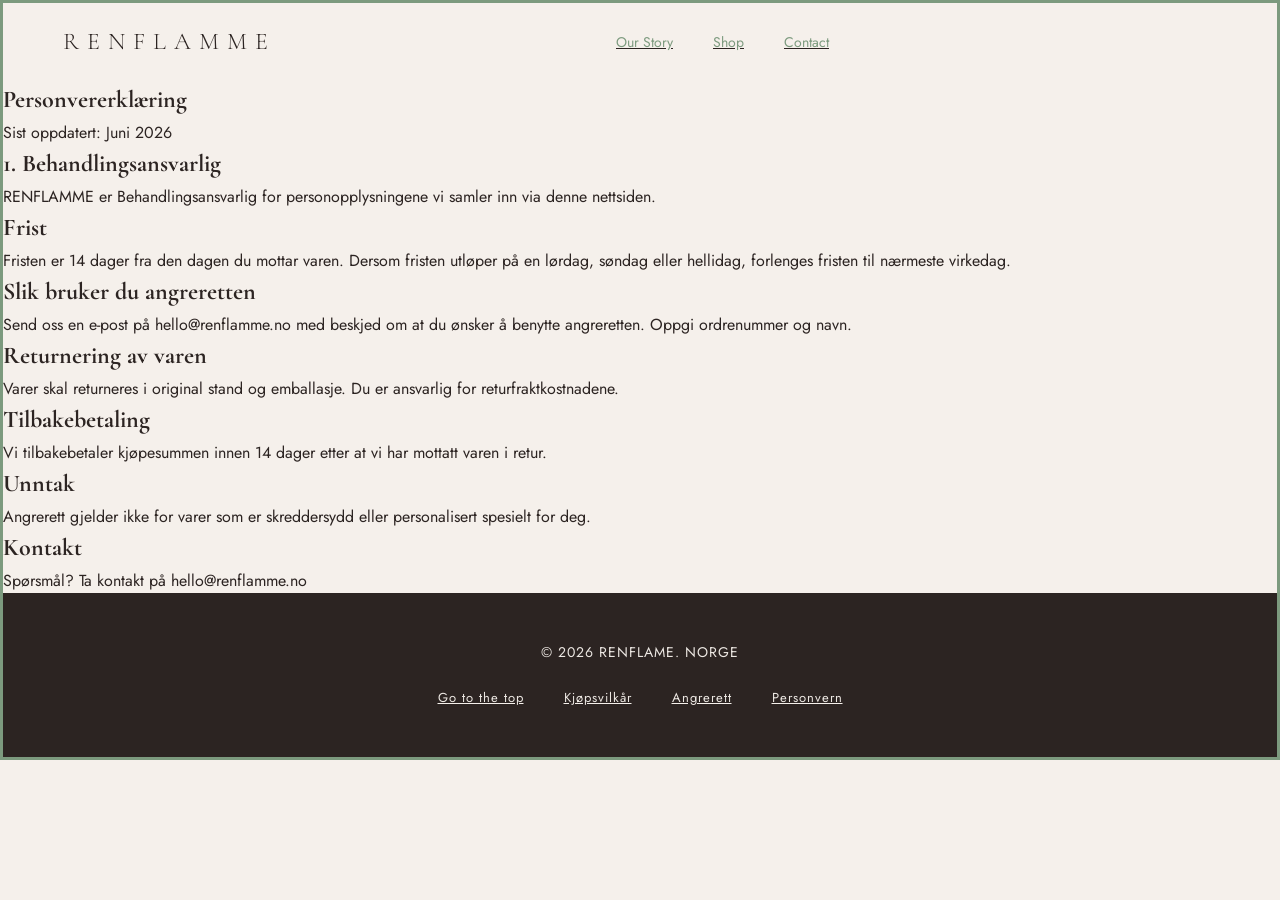
==== privacy.html @ b9285747 "added legal pages: terms, returns and privacy" ====
<!DOCTYPE html>
<html lang="no">
    <head>
        <meta charset="UTF-8">
        <meta name="viewport" content="width=device-width, initial-scale=1.0">
        <title>Personvern - RENFLAMME</title>
        <link href="https://fonts.googleapis.com/css2?family=Cormorant+Garamond:wght@300;400;500&family=Jost:wght@300;400;500&display=swap" rel="stylesheet">
        <link rel="stylesheet" href="style.css">
    </head>
    <body>

<!-- NAVIGATION -->
<nav class="navbar">

<div class="nav-logo">
    <a href="index.html">RENFLAMME</a>
  </div>

    <ul class="nav-links">
        <li><a href="#story">Our Story</a></li>
        <li><a href="#products">Shop</a></li>
        <li><a href="#contact">Contact</a></li>
    </ul>

    <div class="nav-icons">
      <button class="icon-btn" title="Search"><i class="fa fa-search"></i></bu tton>
      <button class="icon-btn" title="Favorites"><i class="fa fa-heart"></i></button>
      <button class="icon-btn" title="cart"><i class="fa fa-shopping-cart"></i></button>
      <button class="icon-btn" title="Account"><i class="fa fa-user"></i></button>
    </div>
</nav>

<!--  Content -->
  <section class="legal-page">
    <h1>Personvererklæring</h1>
    <p class="legal-updated">Sist oppdatert: Juni 2026</p>

<h2>1. Behandlingsansvarlig</h2>
<P>RENFLAMME er Behandlingsansvarlig for personopplysningene vi samler inn via denne nettsiden.</P>

<h2>Frist</h2>
<p>Fristen er 14 dager fra den dagen du mottar varen. Dersom fristen utløper på en lørdag, søndag eller hellidag, forlenges fristen til nærmeste virkedag.</p>

<h2>Slik bruker du angreretten</h2>
<p>Send oss en e-post på hello@renflamme.no med beskjed om at du ønsker å benytte angreretten. Oppgi ordrenummer og navn.</p>

<h2>Returnering av varen</h2>
<p>Varer skal returneres i original stand og emballasje. Du er ansvarlig for returfraktkostnadene.</p>

<h2>Tilbakebetaling</h2>
<p>Vi tilbakebetaler kjøpesummen innen 14 dager etter at vi har mottatt varen i retur.</p>

<h2>Unntak</h2>
<p>Angrerett gjelder ikke for varer som er skreddersydd eller personalisert spesielt for deg.</p>

<h2>Kontakt</h2>
<p>Spørsmål? Ta kontakt på hello@renflamme.no</p>
  </section>

  <!--  Footer -->
    <footer>
        <p>© 2026 RENFLAME. NORGE</p>
        <ul>
      <liv><a href="#hero">Go to the top</a></liv>
        <li><a href="terms.html">Kjøpsvilkår</a></li>
        <li><a href="returns.html">Angrerett</a></li>
        <li><a href="privacy.html">Personvern</a></li>
    </ul>
    </footer>
    </body>
    </html>
---- style.css ----
/* RENFLAMME */

/* Color */
:root {
    --beige: #F5F0EB;
    --beige-dark: #EDE8E3;
    --text: #2C2422;
    --text-soft: #8C7B75;
    --sage: #7C9A7E;
    --terracota: #C17F5E;
}

/* Reset */
*{
    margin: 0;
    padding: 0;
    box-sizing: border-box;
}

body {
    background-color: var(--beige);
    color: var(--text);
    font-family: 'Jost', sans-serif;
    font-size: 16px;
    line-height: 1.6;
    border: solid;
    border-color:#7C9A7E;
}

h1, h2, h3 {
    font-family: 'Cormorant Garamond', serif;
}

/* Top Banner */

.top-banner {
    background-color: var(--sage);
    color: white;
    text-align: center;
    padding: 8px;
    font-size: 14px;
    letter-spacing: 1px;
}

/* Navigation */

.navbar {
    display: flex;
    justify-content: space-between;
    align-items: center;
    padding: 20px 60px;
    background-color: var(--beige);
    border-bottom: 1px var(--sage);
}

.nav-logo a {
    font-size: 24px;
    font-weight: 300;
    letter-spacing: 8px;
    color: var(--tex);
    text-decoration: none;
    font-family: 'Cormorant Garamond', serif;
    text-transform: uppercase;
}

.nav-links {
    list-style: none;
    display: flex;
    gap: 40px;
    text-decoration: underline;
}

.nav-links a {
    color: var(--sage);
    text-decoration: none;
    font-size: 14px;
    letter-spacing: 1 px;
}

.nav-links a:hover {
    color: var(--terracota);
}

.nav-icons {
    display: flex;
    gap: 16px;
    background-color: transparent;
}

.icon-btn {
    background: none;
    border: none;
    font-size: 18px;
    cursor: pointer;
    color: var(--text);
}

.icon-btn:hover {
    color: var(--terracotta);
}

/* hero */

#hero {
    text-align: center;
    padding: 160px 60px;
    background-image: url('images/jessica-mangano-TwXhBwEsxwE-unsplash.jpg');
    background-size: cover;
    background-position: center;
    background-repeat: no-repeat;
    position: relative;
}

#hero h1 {
    font-size: 48px;
    font-weight: 500;
    text-shadow: 0px, 0px, 0px, rgba(0, 0, 0, 0.9);
    letter-spacing: 2px;
    margin-bottom: 24px;
    color: var(--sage);
    max-width: 700px;
    margin-left: auto;
    margin-right: auto;
    -webkit-text-stroke: 0.2px rgba(0, 0, 0, 0.8);
    backdrop-filter: blur(4px);
    background-color: rgba(0, 0, 0, 0.15);
    padding: 8px 20px;
}

#hero p {
    font-size: 18px;
    color:var(--beige-dark);
    margin-bottom: 40px;
    max-width: 500px;
    margin-left: auto;
    margin-right: auto;
    text-shadow: 1px, 1px 8px rgba(0, 0, 0, 0.6);
}

#hero button {
    background-color: transparent;
    color: var(--sage);
    border: 1px solid var(--text);
    padding: 16px 48px;
    font-size: 16px;
    font-weight: 500;
    letter-spacing: 3px;
    cursor: pointer;
    font-family: 'Jost', sans-serif;
    text-transform: uppercase;
    margin-top: 16px;
} 

#hero button:hover {
    background-color: var(--sage);
    color: var(--text)
}

/* OUR STORE */

#story {
    padding: 100px 60px;
    max-width: 800px;
    margin: 0 auto;
    text-align: center;
    background-color: var(--beige);
}

#story h2 {
    font-size: 32px;
    font-weight: normal;
    letter-spacing: 2px;
    margin-bottom: 20px;
    color: var(--text-soft);
}

#story p {
    font-size: 17px;
    color: var(--text-soft);
    margin-bottom: 20px;
    line-height: 1.9;
}

/* PRODUCTS */

#products {
    padding: 100px 60px;
    background-color: var(--beige-dark);
    text-align: center;
}

#products h2 {
    font-size: 32px;
    font-weight: normal;
    letter-spacing: 2px;
    margin-bottom: 60px;
    color: var(--text);
}

.product-grid {
    display: flex;
    gap: 32px;
    justify-content: center;
    flex-wrap: wrap;
}

.product-card {
    background-color: var(--beige);
    padding: 40px 32px;
    width: 300px;
    text-align: left;
    border: solid;
    border-color:#7C9A7E;
    display: flex;
    flex-direction: column;
}

.product-card h3 {
    font-size: 20px;
    font-weight: normal;
    letter-spacing: 1px;
    margin-bottom: 16px;
    color: var(--text);
}

.product-card p {
    font-size: 15px;
    color: var(--text-soft);
    margin-bottom: 20px;
    line-height: 1.7;
}

.product-card img {
    width: 100%;
    height: 200px;
    object-fit: cover;
    object-position: center;
    display: block;
    margin-bottom: 20px;
}

.price {
    font-size: 18px;
    color: var(--terracotta);
    font-weight: bold;
    margin-bottom: 24px;
}

/* PURE MATERIALS */

#natural {
    padding: 100px 60px;
    text-align: center;
}

#natural h2 {
    font-size: 32px;
    font-weight: normal;
    letter-spacing: 2px;
    margin-bottom: 40px;
    color: var(--text);
}

#natural ul {
    list-style: none;
    display: flex;
    flex-wrap: wrap;
    justify-content: center;
    gap: 16px;
}

#natural li {
    background-color: var(--beige-dark);
    padding: 12px 24px;
    font-size: 14px;
    letter-spacing: 1px;
    color: var(--text-soft);
}

/* CONTACT */

#contact {
    padding: 100px 60px;
    background-color: var(--beige-dark);
    text-align: center;
}

#contact h2 {
    font-size: 32px;
    font-weight: normal;
    letter-spacing: 2px;
    margin-bottom: 24px;
    color: var(--text);
}

#contact p {
    font-size: 16px;
    color: var(--text-soft);
    margin-bottom: 12px;
}

/* FOOTER */

footer {
    padding: 48px 60px;
    background-color: var(--text);
    color: var(--beige);
    text-align: center;
}

footer p {
    font-size: 14px;
    letter-spacing: 1px;
    margin-bottom: 20px;
    color: var(--beige-dark);
}

footer ul {
    list-style: none;
    display: flex;
    justify-content: center;
    gap: 32px,
    
}

footer a {
    color: var(--beige-dark);
    text-decoration: none;
    font-size: 13px;
    letter-spacing: 1px;
}

footer a:hover {
    color: var(--terracotta);
}

/* fix favorite button */

.product-buttons {
    display: flex;
    gap: 12px;
    align-items: center;
    margin-top: 20px;
    color: var(--terracota);
}

.add-to-cart-btn {
    background-color: var(--sage);
    color: var(--beige);
    border: solid;
    padding: 14px 32px;
    font-size: 13px;
    letter-spacing: 2px;
    cursor: pointer;
    flex: 1;
    white-space: nowrap;
}

.add-to-cart-btn:hover {
    background-color: var(--terracota);
}

/* fix nav icons color */

.icon-btn {
    color: var(--text);
    filter: none;
}

/* fix footer links */

footer ul {
    display: flex;
    justify-content: center;
    gap: 40px;
    margin-top: 16px;
    text-decoration: underline;
}

footer li {
    list-style: none;
}

fotter a {
    color: var(--beige-dark);
    text-decoration: none;
    font-size: 13px;
    letter-spacing: 2px;
}

footer a:hover {
    color: var(--terracotta);
}

.favorite-btn {
    background-color: transparent;
    border: 1 px solid var(--text-soft);
    color: var(--text);
    padding: 14px 20px;
    font-size: 16px;
    cursor: pointer;
    width: 100%;
}

.favorite-btn:hover {
    border-color: var(--terracotta);
    color: var(--terracotta);
}
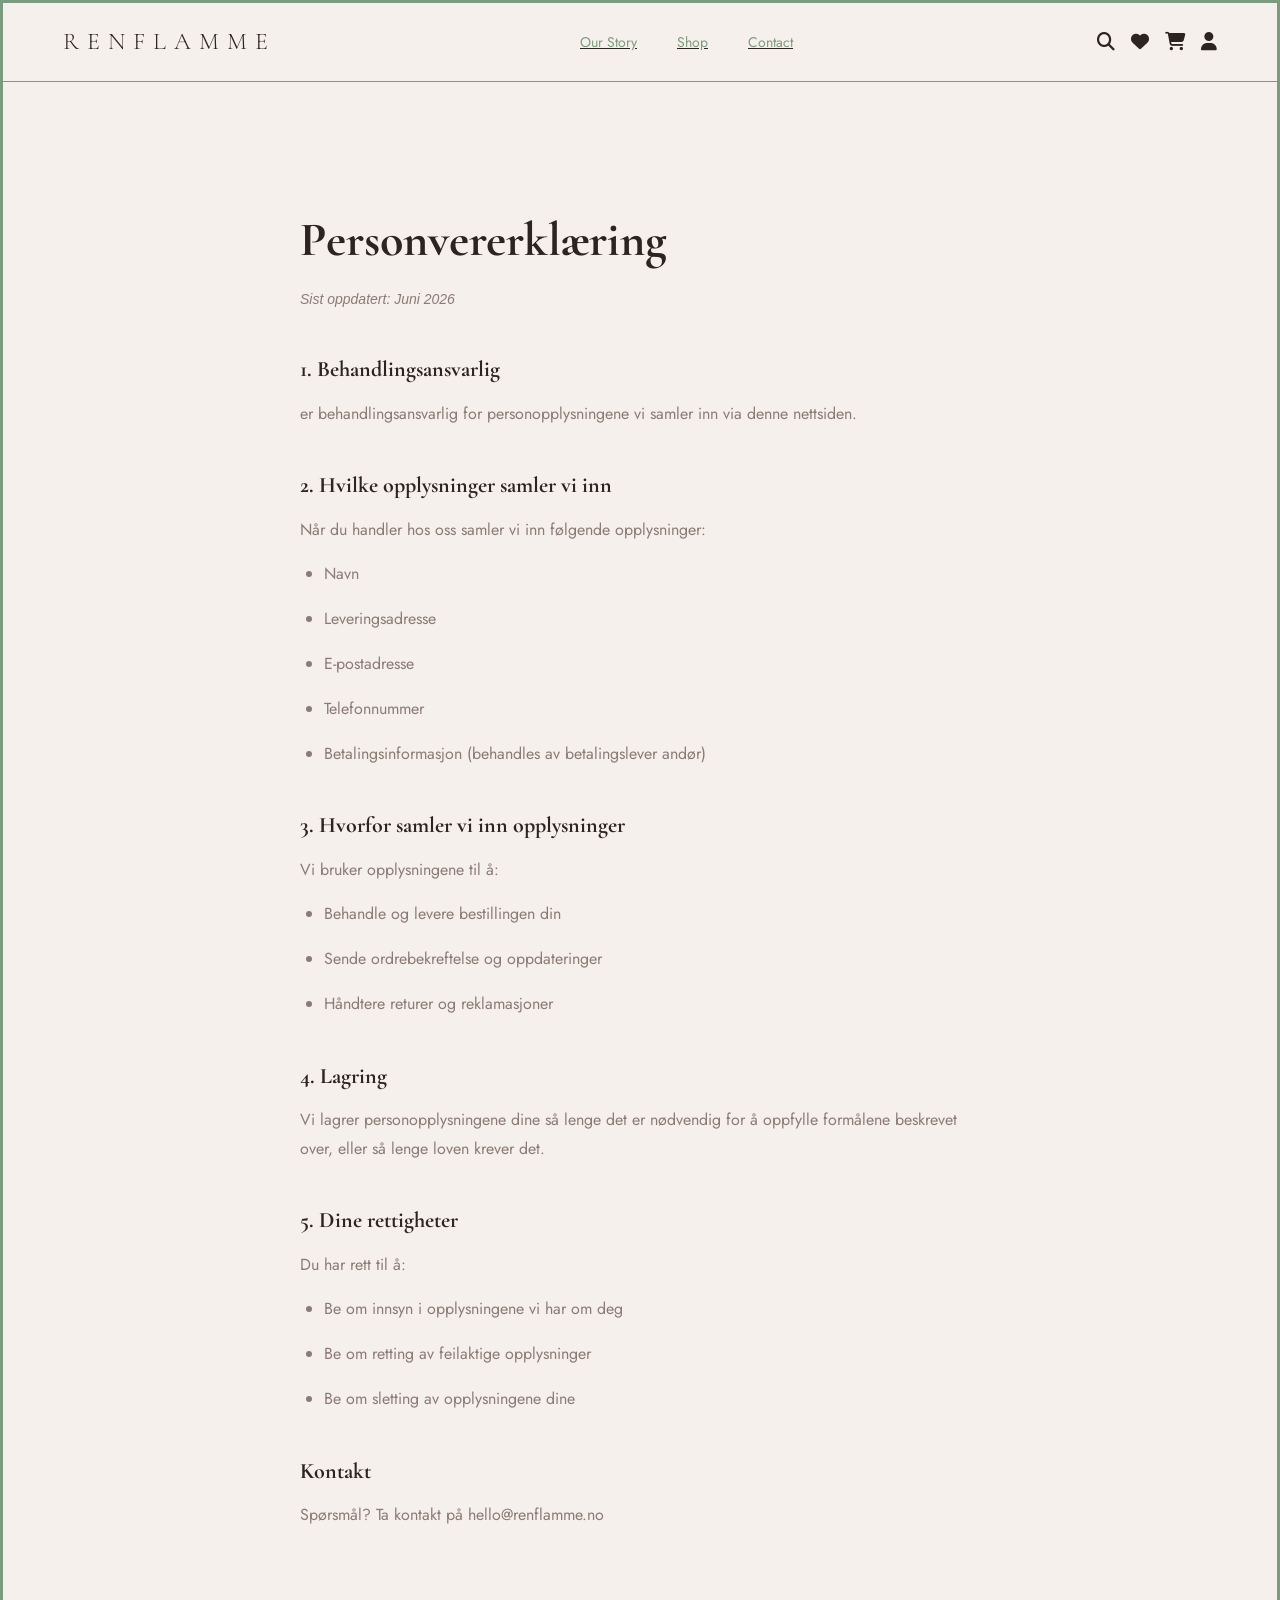
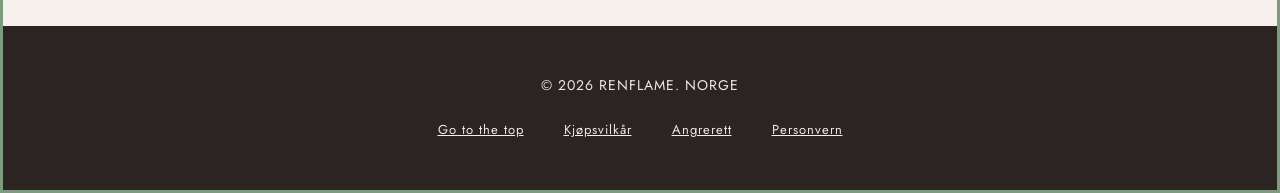
==== commit 92d2b3a8: "Add Font Awesome to legal pages and fixed navbar border" ====
--- a/privacy.html
+++ b/privacy.html
@@ -6,6 +6,7 @@
         <title>Personvern - RENFLAMME</title>
         <link href="https://fonts.googleapis.com/css2?family=Cormorant+Garamond:wght@300;400;500&family=Jost:wght@300;400;500&display=swap" rel="stylesheet">
         <link rel="stylesheet" href="style.css">
+        <link rel="stylesheet" href="https://cdnjs.cloudflare.com/ajax/libs/font-awesome/6.5.0/css/all.min.css">
     </head>
     <body>
 
@@ -34,24 +35,33 @@
   <section class="legal-page">
     <h1>Personvererklæring</h1>
     <p class="legal-updated">Sist oppdatert: Juni 2026</p>
-
-<h2>1. Behandlingsansvarlig</h2>
-<P>RENFLAMME er Behandlingsansvarlig for personopplysningene vi samler inn via denne nettsiden.</P>
-
-<h2>Frist</h2>
-<p>Fristen er 14 dager fra den dagen du mottar varen. Dersom fristen utløper på en lørdag, søndag eller hellidag, forlenges fristen til nærmeste virkedag.</p>
-
-<h2>Slik bruker du angreretten</h2>
-<p>Send oss en e-post på hello@renflamme.no med beskjed om at du ønsker å benytte angreretten. Oppgi ordrenummer og navn.</p>
-
-<h2>Returnering av varen</h2>
-<p>Varer skal returneres i original stand og emballasje. Du er ansvarlig for returfraktkostnadene.</p>
-
-<h2>Tilbakebetaling</h2>
-<p>Vi tilbakebetaler kjøpesummen innen 14 dager etter at vi har mottatt varen i retur.</p>
-
-<h2>Unntak</h2>
-<p>Angrerett gjelder ikke for varer som er skreddersydd eller personalisert spesielt for deg.</p>
+ <h2>1. Behandlingsansvarlig</h2>
+ <p> er behandlingsansvarlig for personopplysningene vi samler inn via denne nettsiden.</p>
+ <h2>2. Hvilke opplysninger samler vi inn</h2>
+ <p>Når du handler hos oss samler vi inn følgende opplysninger:</p>
+ <ul>
+ <li>Navn</li>
+ <li>Leveringsadresse</li>
+ <li>E-postadresse</li>
+ <li>Telefonnummer</li>
+ <li>Betalingsinformasjon (behandles av betalingslever andør)</li>
+ </ul>
+ <h2>3. Hvorfor samler vi inn opplysninger</h2>
+ <p>Vi bruker opplysningene til å:</p>
+ <ul>
+ <li>Behandle og levere bestillingen din</li>
+ <li>Sende ordrebekreftelse og oppdateringer</li>
+ <li>Håndtere returer og reklamasjoner</li>
+ </ul>
+ <h2>4. Lagring</h2>
+ <p>Vi lagrer personopplysningene dine så lenge det er nødvendig for å oppfylle formålene beskrevet over, eller så lenge loven krever det.</p>
+ <h2>5. Dine rettigheter</h2>
+ <p>Du har rett til å:</p>
+ <ul>
+ <li>Be om innsyn i opplysningene vi har om deg</li>
+ <li>Be om retting av feilaktige opplysninger</li>
+ <li>Be om sletting av opplysningene dine</li>
+ </ul>
 
 <h2>Kontakt</h2>
 <p>Spørsmål? Ta kontakt på hello@renflamme.no</p>
--- a/style.css
+++ b/style.css
@@ -50,7 +50,7 @@
     align-items: center;
     padding: 20px 60px;
     background-color: var(--beige);
-    border-bottom: 1px var(--sage);
+    border-bottom: 1px solid var(--sage);
 }
 
 .nav-logo a {
@@ -405,4 +405,45 @@
 .favorite-btn:hover {
     border-color: var(--terracotta);
     color: var(--terracotta);
+}
+
+/* Legal Pages */
+.legal-page {
+  max-width: 800px;
+  margin: 0 auto;
+  padding: 120px 60px 80px 60px;
+}
+
+.legal-page h1 {
+  font-size: 48px;
+  margin-bottom: 8px;
+}
+
+.legal-updated {
+  color: var(--text-soft);
+  font-size: 14px;
+  margin-bottom: 48px;
+  font-style: italic;
+}
+
+.legal-page h2 {
+  font-size: 22px;
+  margin-top: 40px;
+  margin-bottom: 12px;
+}
+
+.legal-page p,
+.legal-page li {
+  color: var(--text-soft);
+  line-height: 1.8;
+  margin-bottom: 16px;
+}
+
+.legal-page ul {
+  padding-left: 24px;
+}
+
+.legal-page a {
+  color: var(--terracotta);
+  text-decoration: underline;
 }
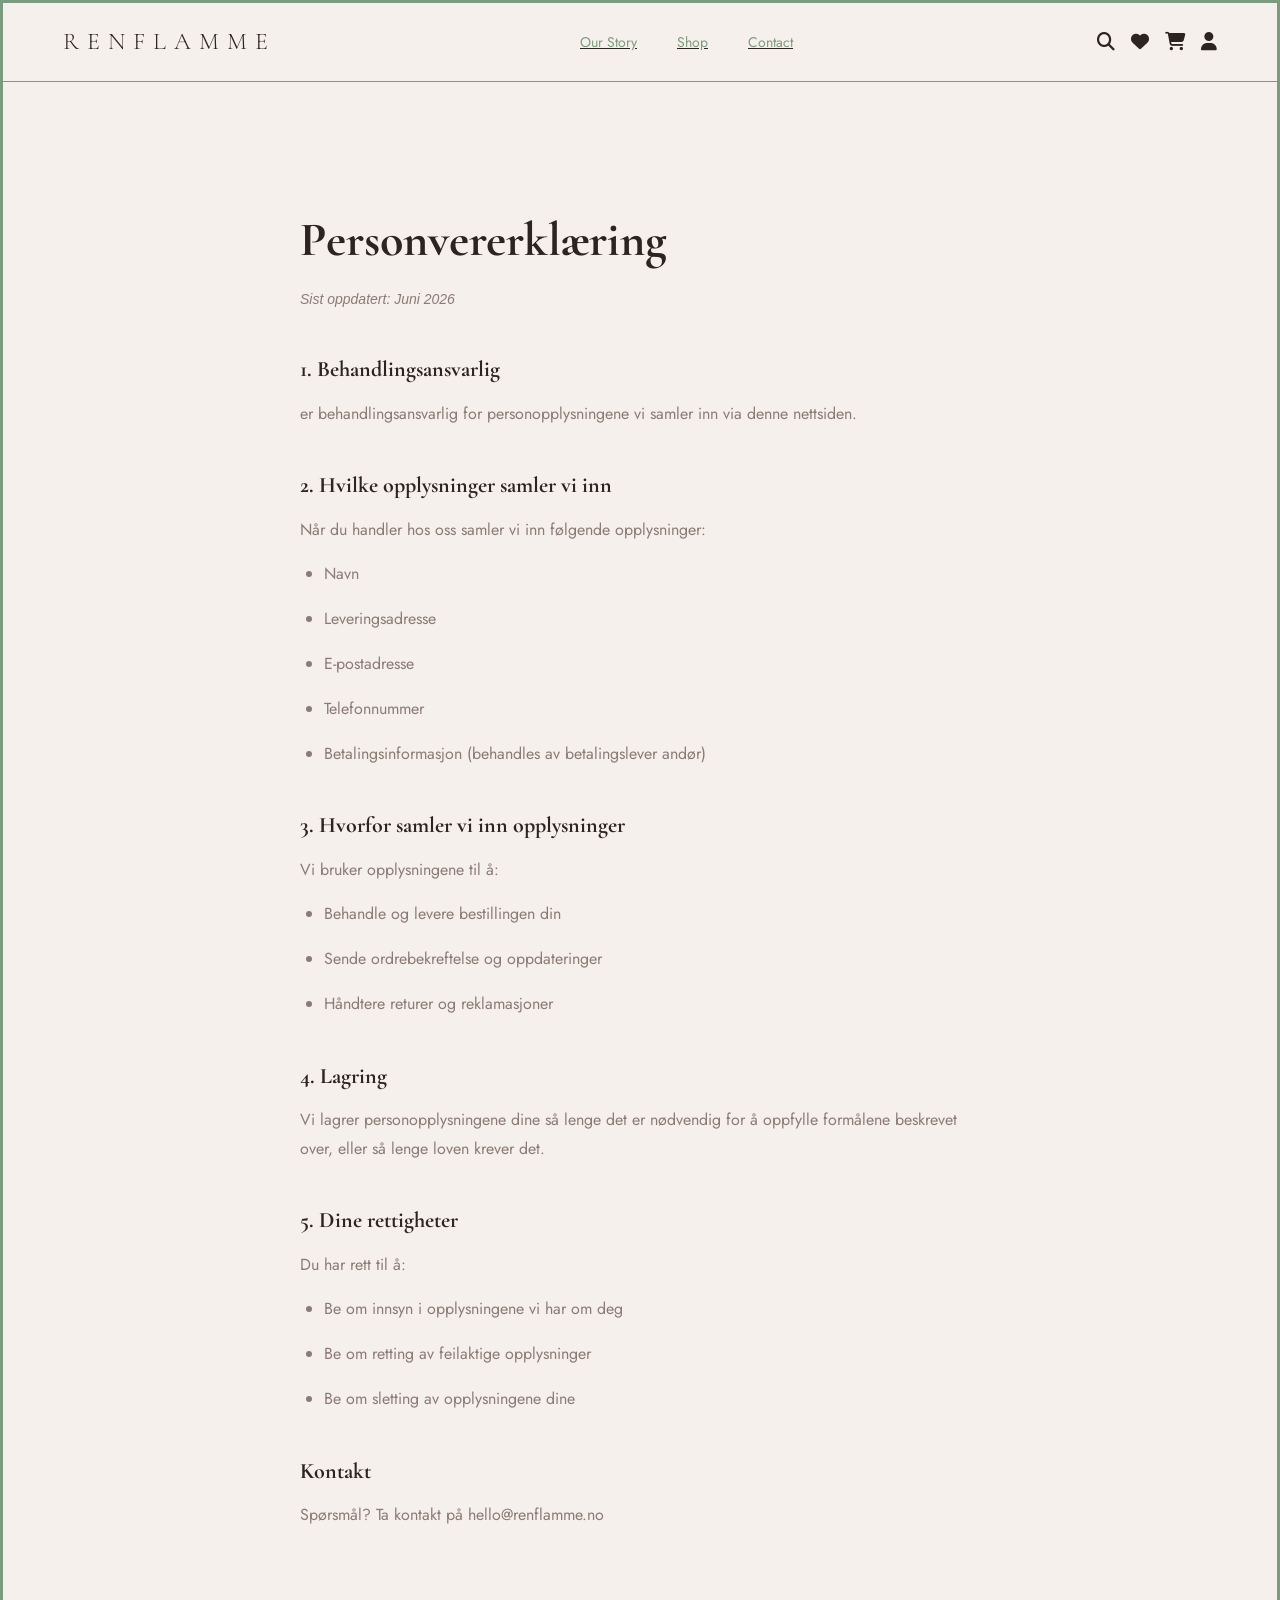
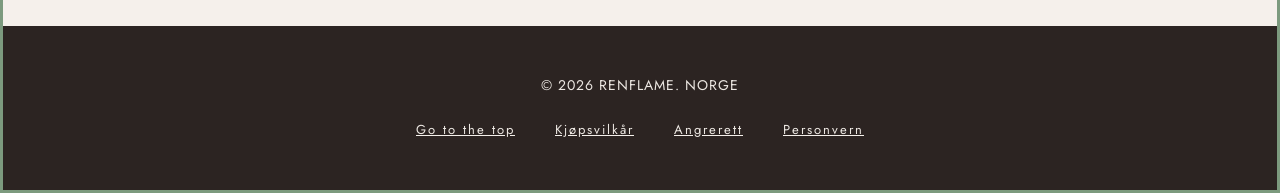
==== commit 1fbb8113: "fixed HTML and CSS errors" ====
--- a/privacy.html
+++ b/privacy.html
@@ -24,7 +24,7 @@
     </ul>
 
     <div class="nav-icons">
-      <button class="icon-btn" title="Search"><i class="fa fa-search"></i></bu tton>
+      <button class="icon-btn" title="Search"><i class="fa fa-search"></i></button>
       <button class="icon-btn" title="Favorites"><i class="fa fa-heart"></i></button>
       <button class="icon-btn" title="cart"><i class="fa fa-shopping-cart"></i></button>
       <button class="icon-btn" title="Account"><i class="fa fa-user"></i></button>
--- a/style.css
+++ b/style.css
@@ -57,7 +57,7 @@
     font-size: 24px;
     font-weight: 300;
     letter-spacing: 8px;
-    color: var(--tex);
+    color: var(--text);
     text-decoration: none;
     font-family: 'Cormorant Garamond', serif;
     text-transform: uppercase;
@@ -96,7 +96,7 @@
 }
 
 .icon-btn:hover {
-    color: var(--terracotta);
+    color: var(--terracota);
 }
 
 /* hero */
@@ -241,7 +241,7 @@
 
 .price {
     font-size: 18px;
-    color: var(--terracotta);
+    color: var(--terracota);
     font-weight: bold;
     margin-bottom: 24px;
 }
@@ -312,15 +312,7 @@
     font-size: 14px;
     letter-spacing: 1px;
     margin-bottom: 20px;
-    color: var(--beige-dark);
-}
-
-footer ul {
-    list-style: none;
-    display: flex;
-    justify-content: center;
-    gap: 32px,
-    
+    color: var(--beige-dark);  
 }
 
 footer a {
@@ -331,7 +323,7 @@
 }
 
 footer a:hover {
-    color: var(--terracotta);
+    color: var(--terracota);
 }
 
 /* fix favorite button */
@@ -381,7 +373,7 @@
     list-style: none;
 }
 
-fotter a {
+footer a {
     color: var(--beige-dark);
     text-decoration: none;
     font-size: 13px;
@@ -389,12 +381,12 @@
 }
 
 footer a:hover {
-    color: var(--terracotta);
+    color: var(--terracota);
 }
 
 .favorite-btn {
     background-color: transparent;
-    border: 1 px solid var(--text-soft);
+    border: 1spx solid var(--text-soft);
     color: var(--text);
     padding: 14px 20px;
     font-size: 16px;
@@ -444,6 +436,6 @@
 }
 
 .legal-page a {
-  color: var(--terracotta);
+  color: var(--terracota);
   text-decoration: underline;
 }
